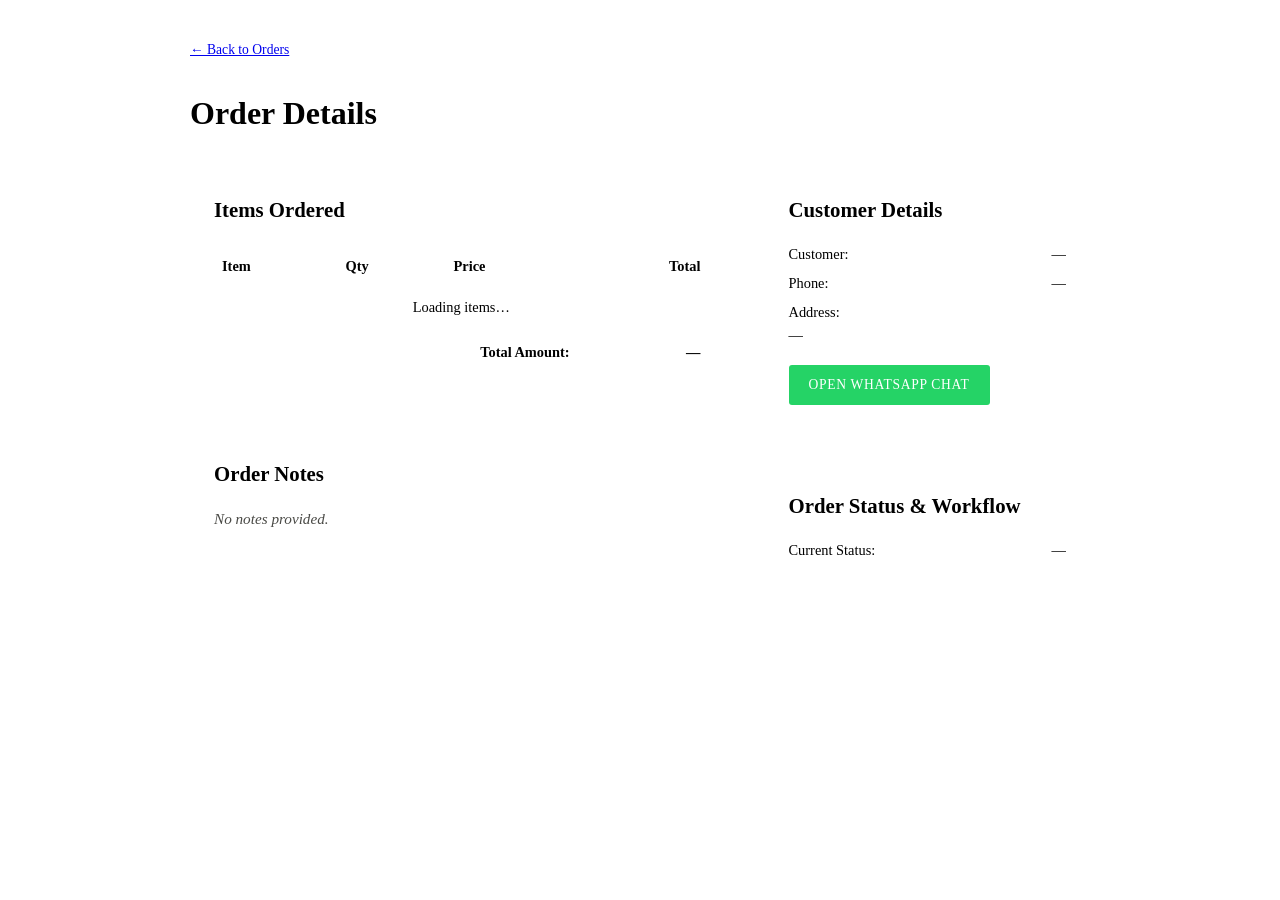
==== order.html @ f039135c "Build complete e-commerce store architecture v2 (Supabase, R2, Pages Functions, Admin UI, Storefront" ====
<!DOCTYPE html>
<html lang="en">
<head>
  <meta charset="UTF-8">
  <meta name="viewport" content="width=device-width, initial-scale=1.0">
  <title>Order Detail — ANRAF Admin</title>
  <link rel="stylesheet" href="/admin/css/admin.css">
  <style>
    .admin-container { max-width: 900px; margin: 0 auto; padding: 2rem 1.5rem; }
    .order-grid { display: grid; grid-template-columns: 1fr; gap: 2rem; margin-top: 1.5rem; }
    @media (min-width: 768px) {
      .order-grid { grid-template-columns: 2fr 1.2fr; }
    }
    .panel { background: var(--color-cream); border: 1px solid var(--color-border-light); padding: 1.5rem; border-radius: 4px; margin-bottom: 1.5rem; }
    .panel h2 { font-family: var(--font-serif); font-size: 1.3rem; margin-bottom: 1rem; border-bottom: 1px solid var(--color-border); padding-bottom: 0.5rem; }
    .meta-row { display: flex; justify-content: space-between; margin-bottom: 0.75rem; font-size: 0.9rem; }
    .meta-label { color: var(--color-muted); }
    .meta-val { font-weight: 500; }
    .status-actions { display: flex; flex-direction: column; gap: 0.75rem; margin-top: 1.5rem; }
    .btn { padding: 0.75rem 1.25rem; border-radius: 3px; font-size: 0.85rem; font-weight: 500; cursor: pointer; text-transform: uppercase; letter-spacing: 0.05em; border: none; text-align: center; }
    .btn-confirm { background: #2e7d4f; color: #fff; }
    .btn-ship { background: #0369a1; color: #fff; }
    .btn-deliver { background: #1a1a18; color: #fff; }
    .btn-cancel { background: #b91c1c; color: #fff; }
    .btn-wa { background: #25D366; color: #fff; display: inline-flex; align-items: center; justify-content: center; gap: 0.5rem; margin-top: 0.5rem; text-decoration: none; }
    table { width: 100%; border-collapse: collapse; margin-top: 1rem; }
    th, td { padding: 0.75rem 0.5rem; border-bottom: 1px solid var(--color-border); font-size: 0.9rem; text-align: left; }
  </style>
</head>
<body>
  <div class="admin-container">
    <a href="/admin/orders.html" style="font-size: 0.85rem; text-decoration: underline; margin-bottom: 1rem; display: inline-block;">← Back to Orders</a>
    <h1 id="order-heading" style="font-family: var(--font-serif); font-size: 2rem;">Order Details</h1>

    <div id="status-banner"></div>

    <div class="order-grid">
      <div>
        <div class="panel">
          <h2>Items Ordered</h2>
          <table>
            <thead>
              <tr>
                <th>Item</th>
                <th>Qty</th>
                <th>Price</th>
                <th style="text-align: right;">Total</th>
              </tr>
            </thead>
            <tbody id="items-tbody">
              <tr><td colspan="4" style="text-align: center;">Loading items…</td></tr>
            </tbody>
            <tfoot>
              <tr>
                <td colspan="3" style="text-align: right; font-weight: 600; padding-top: 1rem;">Total Amount:</td>
                <td id="order-total" style="text-align: right; font-weight: 600; padding-top: 1rem;">—</td>
              </tr>
            </tfoot>
          </table>
        </div>

        <div class="panel">
          <h2>Order Notes</h2>
          <p id="order-notes" style="font-size: 0.95rem; color: #4a4a46; font-style: italic;">No notes provided.</p>
        </div>
      </div>

      <div>
        <div class="panel">
          <h2>Customer Details</h2>
          <div class="meta-row">
            <span class="meta-label">Customer:</span>
            <span class="meta-val" id="cust-name">—</span>
          </div>
          <div class="meta-row">
            <span class="meta-label">Phone:</span>
            <span class="meta-val" id="cust-phone">—</span>
          </div>
          <div class="meta-row" style="flex-direction: column; gap: 0.25rem;">
            <span class="meta-label">Address:</span>
            <span class="meta-val" id="cust-addr" style="line-height: 1.4;">—</span>
          </div>
          <a id="wa-btn" href="#" target="_blank" class="btn btn-wa">Open WhatsApp Chat</a>
        </div>

        <div class="panel">
          <h2>Order Status & Workflow</h2>
          <div class="meta-row">
            <span class="meta-label">Current Status:</span>
            <span class="meta-val" id="current-status" style="text-transform: uppercase;">—</span>
          </div>
          <div id="workflow-buttons" class="status-actions">
            <!-- Buttons rendered based on status transitions -->
          </div>
        </div>
      </div>
    </div>
  </div>

  <script type="module">
    import { api, initStatusBanner, toast, confirm, formatPrice } from '/admin/js/api.js';

    initStatusBanner();

    const orderId = new URLSearchParams(location.search).get('id');
    let currentOrder = null;

    async function loadOrder() {
      if (!orderId) { window.location.href = '/admin/orders.html'; return; }
      try {
        const res = await api.orders.list();
        const orders = res.orders || [];
        currentOrder = orders.find(o => o.id === orderId || o.client_ref === orderId);

        if (!currentOrder) throw new Error('Order not found');

        const orderNum = currentOrder.order_number ? `#${currentOrder.order_number}` : currentOrder.client_ref.slice(0, 8);
        document.getElementById('order-heading').textContent = `Order ${orderNum}`;

        document.getElementById('cust-name').textContent = currentOrder.customer_name || currentOrder.name || '—';
        const phone = currentOrder.customer_phone || currentOrder.phone || '';
        document.getElementById('cust-phone').textContent = phone || '—';
        document.getElementById('cust-addr').textContent = currentOrder.customer_address || currentOrder.address || '—';
        document.getElementById('order-notes').textContent = currentOrder.notes || 'No customer notes.';
        document.getElementById('order-total').textContent = formatPrice(currentOrder.total);

        const waPhone = phone.replace(/[^0-9]/g, '');
        document.getElementById('wa-btn').href = `https://wa.me/${waPhone}?text=${encodeURIComponent(`Salam, confirming your ANRAF Studio order ${orderNum}`)}`;

        document.getElementById('current-status').textContent = currentOrder.status || 'pending';

        // Render items
        const tbody = document.getElementById('items-tbody');
        tbody.innerHTML = '';
        const items = currentOrder.order_items || currentOrder.items || [];
        for (const it of items) {
          const tr = document.createElement('tr');
          const name = it.product_name || it.name || 'Unknown item';
          const qty = it.quantity || it.qty || 1;
          const price = it.price_at_purchase || it.price || 0;

          tr.innerHTML = `
            <td>${name}</td>
            <td>${qty}</td>
            <td>${formatPrice(price)}</td>
            <td style="text-align: right;">${formatPrice(price * qty)}</td>
          `;
          tbody.appendChild(tr);
        }

        renderWorkflow();
      } catch (e) {
        toast(`Error loading order: ${e.message}`, 'error');
      }
    }

    function renderWorkflow() {
      const container = document.getElementById('workflow-buttons');
      container.innerHTML = '';

      if (currentOrder._source === 'offline') {
        const p = document.createElement('p');
        p.textContent = 'This order was captured in offline reserve. Status changes will be unlocked once replayed into the database.';
        p.style.fontSize = '0.85rem';
        p.style.color = '#a05c00';
        container.appendChild(p);
        return;
      }

      const st = currentOrder.status || 'pending';

      if (st === 'pending') {
        createBtn('Confirm Order', 'btn-confirm', () => updateStatus('confirmed'));
        createBtn('Cancel Order', 'btn-cancel', () => updateStatus('cancelled', true));
      } else if (st === 'confirmed') {
        createBtn('Mark as Shipped', 'btn-ship', () => updateStatus('shipped'));
        createBtn('Cancel Order', 'btn-cancel', () => updateStatus('cancelled', true));
      } else if (st === 'shipped') {
        createBtn('Mark as Delivered', 'btn-deliver', () => updateStatus('delivered'));
        createBtn('Cancel Order', 'btn-cancel', () => updateStatus('cancelled', true));
      } else {
        const p = document.createElement('p');
        p.textContent = `Order is ${st}. No further status transitions allowed.`;
        p.style.fontSize = '0.85rem';
        p.style.color = '#787870';
        container.appendChild(p);
      }
    }

    function createBtn(text, className, onClick) {
      const container = document.getElementById('workflow-buttons');
      const b = document.createElement('button');
      b.className = `btn ${className}`;
      b.textContent = text;
      b.addEventListener('click', onClick);
      container.appendChild(b);
    }

    async function updateStatus(newStatus, isCancel = false) {
      if (isCancel) {
        const ok = await confirm('Cancelling this order will release and restore tracked product inventory. Are you sure?');
        if (!ok) return;
      }

      try {
        await api.orders.setStatus(currentOrder.id, newStatus);
        toast(`Order status updated to ${newStatus}`, 'success');
        loadOrder();
      } catch (err) {
        toast(`Status update failed: ${err.message}`, 'error');
      }
    }

    loadOrder();
  </script>
</body>
</html>
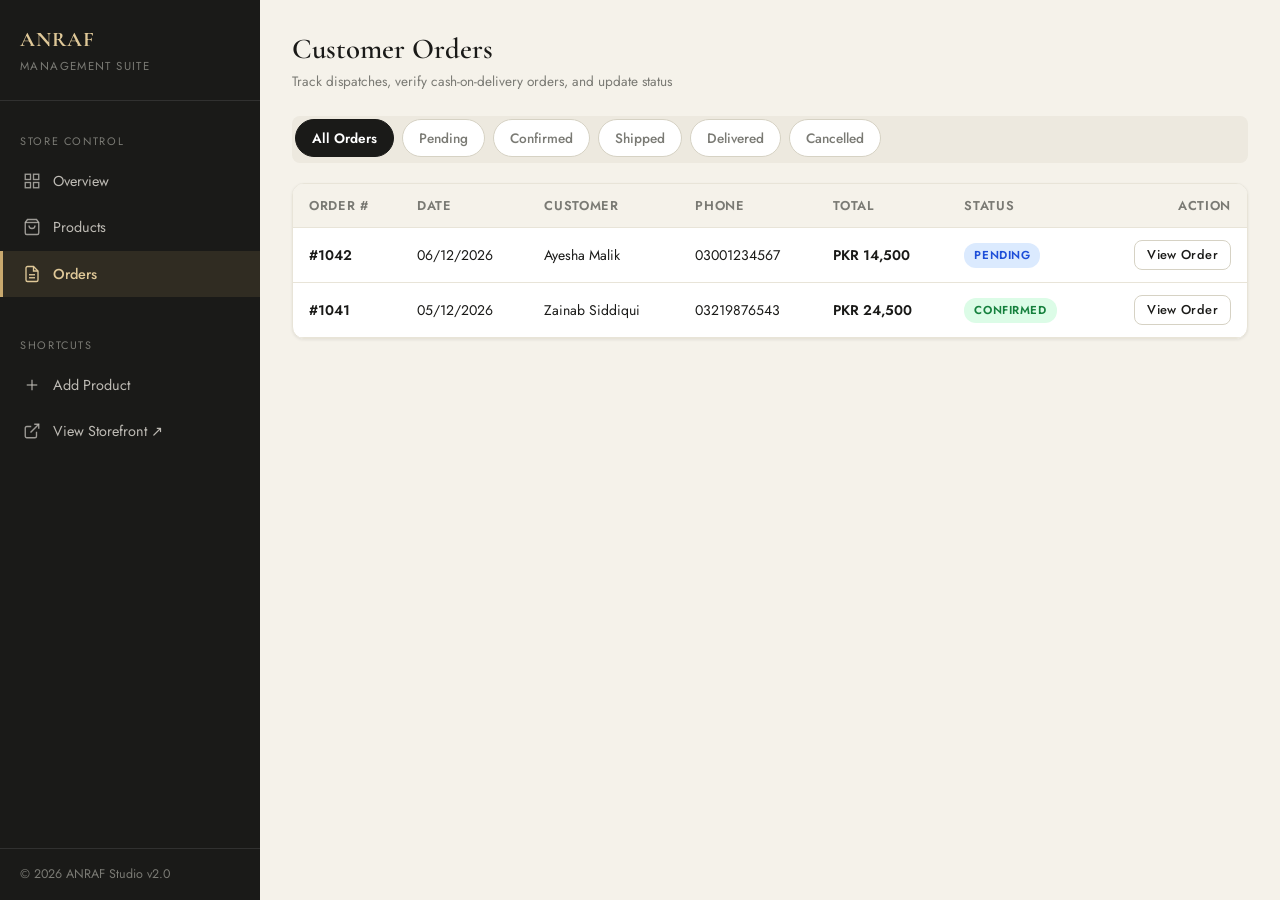
==== commit 5da9be07: "Redesign admin dashboard UI with luxury sidebar, full styling, and local preview mode" ====
--- a/order.html
+++ b/order.html
@@ -4,109 +4,177 @@
   <meta charset="UTF-8">
   <meta name="viewport" content="width=device-width, initial-scale=1.0">
   <title>Order Detail — ANRAF Admin</title>
-  <link rel="stylesheet" href="/admin/css/admin.css">
+  <link rel="preconnect" href="https://fonts.googleapis.com">
+  <link rel="preconnect" href="https://fonts.gstatic.com" crossorigin>
+  <link href="https://fonts.googleapis.com/css2?family=Cormorant+Garamond:ital,wght@0,400;0,500;0,600;0,700;1,400;1,600&family=Jost:wght@300;400;500;600&display=swap" rel="stylesheet">
+  <link rel="stylesheet" href="./css/admin.css">
   <style>
-    .admin-container { max-width: 900px; margin: 0 auto; padding: 2rem 1.5rem; }
-    .order-grid { display: grid; grid-template-columns: 1fr; gap: 2rem; margin-top: 1.5rem; }
-    @media (min-width: 768px) {
-      .order-grid { grid-template-columns: 2fr 1.2fr; }
-    }
-    .panel { background: var(--color-cream); border: 1px solid var(--color-border-light); padding: 1.5rem; border-radius: 4px; margin-bottom: 1.5rem; }
-    .panel h2 { font-family: var(--font-serif); font-size: 1.3rem; margin-bottom: 1rem; border-bottom: 1px solid var(--color-border); padding-bottom: 0.5rem; }
-    .meta-row { display: flex; justify-content: space-between; margin-bottom: 0.75rem; font-size: 0.9rem; }
+    .order-layout { display: grid; grid-template-columns: 1fr; gap: var(--space-6); }
+    @media (min-width: 900px) { .order-layout { grid-template-columns: 1.8fr 1.2fr; } }
+    .meta-row { display: flex; justify-content: space-between; margin-bottom: var(--space-3); font-size: 0.9rem; border-bottom: 1px dashed var(--color-border-light); padding-bottom: var(--space-2); }
     .meta-label { color: var(--color-muted); }
     .meta-val { font-weight: 500; }
-    .status-actions { display: flex; flex-direction: column; gap: 0.75rem; margin-top: 1.5rem; }
-    .btn { padding: 0.75rem 1.25rem; border-radius: 3px; font-size: 0.85rem; font-weight: 500; cursor: pointer; text-transform: uppercase; letter-spacing: 0.05em; border: none; text-align: center; }
-    .btn-confirm { background: #2e7d4f; color: #fff; }
-    .btn-ship { background: #0369a1; color: #fff; }
-    .btn-deliver { background: #1a1a18; color: #fff; }
-    .btn-cancel { background: #b91c1c; color: #fff; }
-    .btn-wa { background: #25D366; color: #fff; display: inline-flex; align-items: center; justify-content: center; gap: 0.5rem; margin-top: 0.5rem; text-decoration: none; }
-    table { width: 100%; border-collapse: collapse; margin-top: 1rem; }
-    th, td { padding: 0.75rem 0.5rem; border-bottom: 1px solid var(--color-border); font-size: 0.9rem; text-align: left; }
   </style>
 </head>
 <body>
-  <div class="admin-container">
-    <a href="/admin/orders.html" style="font-size: 0.85rem; text-decoration: underline; margin-bottom: 1rem; display: inline-block;">← Back to Orders</a>
-    <h1 id="order-heading" style="font-family: var(--font-serif); font-size: 2rem;">Order Details</h1>
-
-    <div id="status-banner"></div>
-
-    <div class="order-grid">
-      <div>
-        <div class="panel">
-          <h2>Items Ordered</h2>
-          <table>
-            <thead>
-              <tr>
-                <th>Item</th>
-                <th>Qty</th>
-                <th>Price</th>
-                <th style="text-align: right;">Total</th>
-              </tr>
-            </thead>
-            <tbody id="items-tbody">
-              <tr><td colspan="4" style="text-align: center;">Loading items…</td></tr>
-            </tbody>
-            <tfoot>
-              <tr>
-                <td colspan="3" style="text-align: right; font-weight: 600; padding-top: 1rem;">Total Amount:</td>
-                <td id="order-total" style="text-align: right; font-weight: 600; padding-top: 1rem;">—</td>
-              </tr>
-            </tfoot>
-          </table>
+  <!-- Mobile Header -->
+  <header class="admin-header">
+    <button class="hamburger-btn" id="mobile-menu-btn" aria-label="Open Navigation">
+      <svg width="24" height="24" viewBox="0 0 24 24" fill="none" stroke="currentColor" stroke-width="2"><line x1="3" y1="12" x2="21" y2="12"/><line x1="3" y1="6" x2="21" y2="6"/><line x1="3" y1="18" x2="21" y2="18"/></svg>
+    </button>
+    <span class="header-title">ORDER DETAILS</span>
+    <a href="../store.html" target="_blank" class="btn btn-sm btn-secondary" style="margin-left:auto;">Live Store ↗</a>
+  </header>
+
+  <div class="sidebar-overlay" id="sidebar-overlay"></div>
+
+  <div class="admin-layout">
+    <!-- Sidebar -->
+    <aside class="admin-sidebar" id="admin-sidebar">
+      <div class="sidebar-brand">
+        <span class="sidebar-brand-name">ANRAF</span>
+        <span class="sidebar-brand-sub">Management Suite</span>
+      </div>
+
+      <nav class="sidebar-nav">
+        <span class="sidebar-nav-label">Store Control</span>
+        <a href="./index.html" class="sidebar-link">
+          <svg viewBox="0 0 24 24" fill="none" stroke="currentColor" stroke-width="1.8"><rect x="3" y="3" width="7" height="7"/><rect x="14" y="3" width="7" height="7"/><rect x="14" y="14" width="7" height="7"/><rect x="3" y="14" width="7" height="7"/></svg>
+          Overview
+        </a>
+        <a href="./products.html" class="sidebar-link">
+          <svg viewBox="0 0 24 24" fill="none" stroke="currentColor" stroke-width="1.8"><path d="M6 2L3 6v14a2 2 0 0 0 2 2h14a2 2 0 0 0 2-2V6l-3-4z"/><line x1="3" y1="6" x2="21" y2="6"/><path d="M16 10a4 4 0 0 1-8 0"/></svg>
+          Products
+        </a>
+        <a href="./orders.html" class="sidebar-link active">
+          <svg viewBox="0 0 24 24" fill="none" stroke="currentColor" stroke-width="1.8"><path d="M14 2H6a2 2 0 0 0-2 2v16a2 2 0 0 0 2 2h12a2 2 0 0 0 2-2V8z"/><polyline points="14 2 14 8 20 8"/><line x1="16" y1="13" x2="8" y2="13"/><line x1="16" y1="17" x2="8" y2="17"/></svg>
+          Orders
+        </a>
+
+        <span class="sidebar-nav-label" style="margin-top:1.5rem;">Shortcuts</span>
+        <a href="./product.html" class="sidebar-link">
+          <svg viewBox="0 0 24 24" fill="none" stroke="currentColor" stroke-width="1.8"><line x1="12" y1="5" x2="12" y2="19"/><line x1="5" y1="12" x2="19" y2="12"/></svg>
+          Add Product
+        </a>
+        <a href="../store.html" target="_blank" class="sidebar-link">
+          <svg viewBox="0 0 24 24" fill="none" stroke="currentColor" stroke-width="1.8"><path d="M18 13v6a2 2 0 0 1-2 2H5a2 2 0 0 1-2-2V8a2 2 0 0 1 2-2h6"/><polyline points="15 3 21 3 21 9"/><line x1="10" y1="14" x2="21" y2="3"/></svg>
+          View Storefront ↗
+        </a>
+      </nav>
+
+      <div class="sidebar-footer">
+        © 2026 ANRAF Studio v2.0
+      </div>
+    </aside>
+
+    <!-- Main Content -->
+    <main class="admin-main">
+      <div class="page-header">
+        <div>
+          <a href="./orders.html" style="font-size:0.85rem;color:var(--color-muted);display:inline-block;margin-bottom:var(--space-2);">← Back to Orders List</a>
+          <h1 class="page-title" id="order-heading">Order Inspection</h1>
+          <p class="page-subtitle">Verify items, delivery address, and trigger state transitions</p>
         </div>
-
-        <div class="panel">
-          <h2>Order Notes</h2>
-          <p id="order-notes" style="font-size: 0.95rem; color: #4a4a46; font-style: italic;">No notes provided.</p>
+      </div>
+
+      <div id="status-banner"></div>
+
+      <div class="order-layout">
+        <!-- Left: Items & Notes -->
+        <div style="display:flex;flex-direction:column;gap:var(--space-5);">
+          <div class="card">
+            <h2 style="font-size:1.1rem;font-family:var(--font-heading);margin-bottom:var(--space-4);">Ordered Garments</h2>
+            <div class="table-wrap">
+              <table style="width:100%;border-collapse:collapse;text-align:left;">
+                <thead>
+                  <tr style="border-bottom:1px solid var(--color-border);background:var(--color-cream);">
+                    <th style="padding:10px 12px;font-size:0.8rem;color:var(--color-muted);">ITEM</th>
+                    <th style="padding:10px 12px;font-size:0.8rem;color:var(--color-muted);">QTY</th>
+                    <th style="padding:10px 12px;font-size:0.8rem;color:var(--color-muted);">UNIT PRICE</th>
+                    <th style="padding:10px 12px;font-size:0.8rem;color:var(--color-muted);text-align:right;">SUBTOTAL</th>
+                  </tr>
+                </thead>
+                <tbody id="items-tbody">
+                  <tr><td colspan="4" style="text-align:center;padding:24px;color:var(--color-muted);">Loading items…</td></tr>
+                </tbody>
+                <tfoot>
+                  <tr style="border-top:2px solid var(--color-near-black);">
+                    <td colspan="3" style="padding:14px 12px;font-weight:600;font-size:1rem;text-align:right;">Total Order Amount:</td>
+                    <td id="order-total" style="padding:14px 12px;font-weight:700;font-size:1.15rem;text-align:right;color:var(--color-gold-dark);">—</td>
+                  </tr>
+                </tfoot>
+              </table>
+            </div>
+          </div>
+
+          <div class="card">
+            <h2 style="font-size:1.1rem;font-family:var(--font-heading);margin-bottom:var(--space-3);">Order Instructions / Notes</h2>
+            <p id="order-notes" style="font-size:0.95rem;color:var(--color-mid);font-style:italic;line-height:1.5;">No specific notes provided by customer.</p>
+          </div>
         </div>
-      </div>
-
-      <div>
-        <div class="panel">
-          <h2>Customer Details</h2>
-          <div class="meta-row">
-            <span class="meta-label">Customer:</span>
-            <span class="meta-val" id="cust-name">—</span>
-          </div>
-          <div class="meta-row">
-            <span class="meta-label">Phone:</span>
-            <span class="meta-val" id="cust-phone">—</span>
-          </div>
-          <div class="meta-row" style="flex-direction: column; gap: 0.25rem;">
-            <span class="meta-label">Address:</span>
-            <span class="meta-val" id="cust-addr" style="line-height: 1.4;">—</span>
-          </div>
-          <a id="wa-btn" href="#" target="_blank" class="btn btn-wa">Open WhatsApp Chat</a>
+
+        <!-- Right: Customer Info & Status Action -->
+        <div style="display:flex;flex-direction:column;gap:var(--space-5);">
+          <div class="card">
+            <h2 style="font-size:1.1rem;font-family:var(--font-heading);margin-bottom:var(--space-4);">Customer Information</h2>
+            
+            <div class="meta-row">
+              <span class="meta-label">Full Name</span>
+              <span class="meta-val" id="cust-name">—</span>
+            </div>
+            <div class="meta-row">
+              <span class="meta-label">Phone</span>
+              <span class="meta-val" id="cust-phone">—</span>
+            </div>
+            <div style="margin-top:var(--space-3);margin-bottom:var(--space-4);">
+              <span class="meta-label" style="display:block;margin-bottom:4px;font-size:0.8rem;text-transform:uppercase;">Delivery Address</span>
+              <div class="meta-val" id="cust-addr" style="line-height:1.5;background:var(--color-cream);padding:10px;border-radius:var(--radius-sm);font-size:0.9rem;">—</div>
+            </div>
+
+            <a id="wa-btn" href="#" target="_blank" class="btn btn-whatsapp" style="width:100%;">
+              <svg width="18" height="18" viewBox="0 0 24 24" fill="currentColor"><path d="M12.031 6.172c-3.181 0-5.767 2.586-5.768 5.766-.001 1.298.38 2.27 1.019 3.287l-.711 2.598 2.669-.699c.969.53 1.771.815 2.791.815 3.179 0 5.767-2.587 5.768-5.766 0-3.18-2.588-5.766-5.768-5.766zm9.969 5.766c0 5.503-4.477 9.98-9.97 9.98-1.745 0-3.38-.453-4.81-1.246l-5.22 1.368 1.393-5.093c-.911-1.498-1.393-3.218-1.393-5.009 0-5.503 4.478-9.98 9.97-9.98 5.493 0 9.97 4.477 9.97 9.98z"/></svg>
+              Verify on WhatsApp
+            </a>
+          </div>
+
+          <div class="card">
+            <h2 style="font-size:1.1rem;font-family:var(--font-heading);margin-bottom:var(--space-4);">Order Lifecycle</h2>
+            
+            <div class="meta-row">
+              <span class="meta-label">Current State</span>
+              <span class="meta-val" id="current-status" style="text-transform:uppercase;font-weight:700;">—</span>
+            </div>
+
+            <div id="workflow-buttons" style="display:flex;flex-direction:column;gap:var(--space-2);margin-top:var(--space-4);">
+              <!-- Rendered status buttons -->
+            </div>
+          </div>
         </div>
-
-        <div class="panel">
-          <h2>Order Status & Workflow</h2>
-          <div class="meta-row">
-            <span class="meta-label">Current Status:</span>
-            <span class="meta-val" id="current-status" style="text-transform: uppercase;">—</span>
-          </div>
-          <div id="workflow-buttons" class="status-actions">
-            <!-- Buttons rendered based on status transitions -->
-          </div>
-        </div>
-      </div>
-    </div>
+      </div>
+    </main>
   </div>
 
   <script type="module">
-    import { api, initStatusBanner, toast, confirm, formatPrice } from '/admin/js/api.js';
+    import { api, initStatusBanner, toast, confirm, formatPrice } from './js/api.js';
 
     initStatusBanner();
+
+    // Mobile Sidebar toggle
+    const menuBtn = document.getElementById('mobile-menu-btn');
+    const sidebar = document.getElementById('admin-sidebar');
+    const overlay = document.getElementById('sidebar-overlay');
+    function toggleSidebar() {
+      sidebar.classList.toggle('open');
+      overlay.classList.toggle('visible');
+    }
+    if (menuBtn) menuBtn.addEventListener('click', toggleSidebar);
+    if (overlay) overlay.addEventListener('click', toggleSidebar);
 
     const orderId = new URLSearchParams(location.search).get('id');
     let currentOrder = null;
 
     async function loadOrder() {
-      if (!orderId) { window.location.href = '/admin/orders.html'; return; }
+      if (!orderId) { window.location.href = './orders.html'; return; }
       try {
         const res = await api.orders.list();
         const orders = res.orders || [];
@@ -129,28 +197,28 @@
 
         document.getElementById('current-status').textContent = currentOrder.status || 'pending';
 
-        // Render items
         const tbody = document.getElementById('items-tbody');
         tbody.innerHTML = '';
         const items = currentOrder.order_items || currentOrder.items || [];
         for (const it of items) {
           const tr = document.createElement('tr');
-          const name = it.product_name || it.name || 'Unknown item';
+          tr.style.borderBottom = '1px solid var(--color-border-light)';
+          const name = it.product_name || it.name || 'Garment item';
           const qty = it.quantity || it.qty || 1;
           const price = it.price_at_purchase || it.price || 0;
 
           tr.innerHTML = `
-            <td>${name}</td>
-            <td>${qty}</td>
-            <td>${formatPrice(price)}</td>
-            <td style="text-align: right;">${formatPrice(price * qty)}</td>
+            <td style="padding:12px;"><strong>${name}</strong></td>
+            <td style="padding:12px;">× ${qty}</td>
+            <td style="padding:12px;">${formatPrice(price)}</td>
+            <td style="padding:12px;text-align:right;font-weight:500;">${formatPrice(price * qty)}</td>
           `;
           tbody.appendChild(tr);
         }
 
         renderWorkflow();
       } catch (e) {
-        toast(`Error loading order: ${e.message}`, 'error');
+        toast(`Order notice: ${e.message}`, 'error');
       }
     }
 
@@ -162,7 +230,7 @@
         const p = document.createElement('p');
         p.textContent = 'This order was captured in offline reserve. Status changes will be unlocked once replayed into the database.';
         p.style.fontSize = '0.85rem';
-        p.style.color = '#a05c00';
+        p.style.color = 'var(--color-warning)';
         container.appendChild(p);
         return;
       }
@@ -170,19 +238,19 @@
       const st = currentOrder.status || 'pending';
 
       if (st === 'pending') {
-        createBtn('Confirm Order', 'btn-confirm', () => updateStatus('confirmed'));
-        createBtn('Cancel Order', 'btn-cancel', () => updateStatus('cancelled', true));
+        createBtn('Confirm Order', 'btn-primary', () => updateStatus('confirmed'));
+        createBtn('Cancel Order', 'btn-danger', () => updateStatus('cancelled', true));
       } else if (st === 'confirmed') {
-        createBtn('Mark as Shipped', 'btn-ship', () => updateStatus('shipped'));
-        createBtn('Cancel Order', 'btn-cancel', () => updateStatus('cancelled', true));
+        createBtn('Mark Shipped', 'btn-primary', () => updateStatus('shipped'));
+        createBtn('Cancel Order', 'btn-danger', () => updateStatus('cancelled', true));
       } else if (st === 'shipped') {
-        createBtn('Mark as Delivered', 'btn-deliver', () => updateStatus('delivered'));
-        createBtn('Cancel Order', 'btn-cancel', () => updateStatus('cancelled', true));
+        createBtn('Mark Delivered', 'btn-primary', () => updateStatus('delivered'));
+        createBtn('Cancel Order', 'btn-danger', () => updateStatus('cancelled', true));
       } else {
         const p = document.createElement('p');
-        p.textContent = `Order is ${st}. No further status transitions allowed.`;
+        p.textContent = `Order is ${st}. Lifecycle complete.`;
         p.style.fontSize = '0.85rem';
-        p.style.color = '#787870';
+        p.style.color = 'var(--color-muted)';
         container.appendChild(p);
       }
     }
@@ -192,6 +260,7 @@
       const b = document.createElement('button');
       b.className = `btn ${className}`;
       b.textContent = text;
+      b.style.width = '100%';
       b.addEventListener('click', onClick);
       container.appendChild(b);
     }
@@ -207,7 +276,7 @@
         toast(`Order status updated to ${newStatus}`, 'success');
         loadOrder();
       } catch (err) {
-        toast(`Status update failed: ${err.message}`, 'error');
+        toast(`Status update: ${err.message}`, 'error');
       }
     }
 
--- a/css/admin.css
+++ b/css/admin.css
@@ -0,0 +1,1614 @@
+/* ==========================================================================
+   ANRAF Studio — Admin Dashboard CSS
+   Stack: Cloudflare Pages + Supabase | Vanilla HTML/CSS/JS
+   Fonts: Cormorant Garamond (headings), Jost (body/UI)
+   ========================================================================== */
+
+/* --------------------------------------------------------------------------
+   0. GOOGLE FONTS IMPORT
+   -------------------------------------------------------------------------- */
+@import url('https://fonts.googleapis.com/css2?family=Cormorant+Garamond:ital,wght@0,400;0,500;0,600;0,700;1,400;1,600&family=Jost:wght@300;400;500;600&display=swap');
+
+/* --------------------------------------------------------------------------
+   1. DESIGN TOKENS
+   -------------------------------------------------------------------------- */
+:root {
+  /* Colour palette — mirrors store.css */
+  --color-near-black:   #1a1a18;
+  --color-dark:         #2a2a27;
+  --color-mid:          #4a4a46;
+  --color-muted:        #7a7a74;
+  --color-border:       #d6d2c4;
+  --color-border-light: #e8e4d8;
+  --color-cream:        #f5f2ea;
+  --color-cream-dark:   #ede9df;
+  --color-white:        #ffffff;
+  --color-gold:         #c9a96e;
+  --color-gold-dark:    #b08d52;
+  --color-gold-light:   #dfc898;
+
+  /* Status / semantic colours */
+  --color-success:      #2e7d4f;
+  --color-success-bg:   #e8f5ee;
+  --color-warning:      #a05c00;
+  --color-warning-bg:   #fff3cd;
+  --color-error:        #b91c1c;
+  --color-error-bg:     #fee2e2;
+  --color-info:         #1e4e8c;
+  --color-info-bg:      #e0eafb;
+
+  /* Order status colours */
+  --status-pending:     #1d4ed8;
+  --status-pending-bg:  #dbeafe;
+  --status-confirmed:   #15803d;
+  --status-confirmed-bg:#dcfce7;
+  --status-shipped:     #0e7490;
+  --status-shipped-bg:  #cffafe;
+  --status-delivered:   #4b5563;
+  --status-delivered-bg:#f3f4f6;
+  --status-cancelled:   #b91c1c;
+  --status-cancelled-bg:#fee2e2;
+
+  /* Layout */
+  --sidebar-width:      260px;
+  --header-height:      56px;
+  --content-max:        1200px;
+
+  /* Typography */
+  --font-heading: 'Cormorant Garamond', Georgia, serif;
+  --font-body:    'Jost', system-ui, sans-serif;
+
+  /* Spacing */
+  --space-1: 4px;
+  --space-2: 8px;
+  --space-3: 12px;
+  --space-4: 16px;
+  --space-5: 20px;
+  --space-6: 24px;
+  --space-8: 32px;
+  --space-10: 40px;
+  --space-12: 48px;
+
+  /* Radii */
+  --radius-sm: 4px;
+  --radius:    8px;
+  --radius-lg: 12px;
+  --radius-xl: 16px;
+
+  /* Shadows */
+  --shadow-sm:  0 1px 3px rgba(26,26,24,.08);
+  --shadow:     0 2px 8px rgba(26,26,24,.12);
+  --shadow-md:  0 4px 16px rgba(26,26,24,.14);
+  --shadow-lg:  0 8px 32px rgba(26,26,24,.18);
+
+  /* Transitions */
+  --transition: 0.2s ease;
+  --transition-slow: 0.35s ease;
+}
+
+/* --------------------------------------------------------------------------
+   2. RESET & BASE
+   -------------------------------------------------------------------------- */
+*, *::before, *::after { box-sizing: border-box; margin: 0; padding: 0; }
+
+html {
+  font-size: 16px;
+  -webkit-text-size-adjust: 100%;
+  scroll-behavior: smooth;
+}
+
+body {
+  font-family: var(--font-body);
+  font-weight: 400;
+  color: var(--color-near-black);
+  background: var(--color-cream);
+  line-height: 1.55;
+  min-height: 100vh;
+}
+
+h1, h2, h3, h4, h5, h6 {
+  font-family: var(--font-heading);
+  font-weight: 600;
+  line-height: 1.2;
+}
+
+a { color: var(--color-gold-dark); text-decoration: none; }
+a:hover { text-decoration: underline; }
+
+img { display: block; max-width: 100%; height: auto; }
+
+ul, ol { list-style: none; }
+
+button { cursor: pointer; font-family: inherit; }
+
+input, select, textarea, button { font-family: var(--font-body); }
+
+/* --------------------------------------------------------------------------
+   3. FOCUS VISIBLE — ACCESSIBILITY
+   -------------------------------------------------------------------------- */
+:focus-visible {
+  outline: 2.5px solid var(--color-gold);
+  outline-offset: 2px;
+  border-radius: var(--radius-sm);
+}
+
+/* Remove default focus for mouse users */
+:focus:not(:focus-visible) { outline: none; }
+
+/* --------------------------------------------------------------------------
+   4. LAYOUT — SIDEBAR + MAIN CONTENT
+   -------------------------------------------------------------------------- */
+.admin-layout {
+  display: flex;
+  min-height: 100vh;
+}
+
+/* ---- Sidebar ---- */
+.admin-sidebar {
+  width: var(--sidebar-width);
+  background: var(--color-near-black);
+  color: var(--color-cream);
+  display: flex;
+  flex-direction: column;
+  flex-shrink: 0;
+  position: fixed;
+  top: 0;
+  left: 0;
+  height: 100vh;
+  z-index: 200;
+  transform: translateX(-100%);
+  transition: transform var(--transition-slow);
+  overflow-y: auto;
+  overflow-x: hidden;
+}
+
+.admin-sidebar.open { transform: translateX(0); }
+
+/* Sidebar overlay (mobile) */
+.sidebar-overlay {
+  display: none;
+  position: fixed;
+  inset: 0;
+  background: rgba(0,0,0,.5);
+  z-index: 190;
+}
+.sidebar-overlay.visible { display: block; }
+
+.sidebar-brand {
+  padding: var(--space-6) var(--space-5);
+  border-bottom: 1px solid rgba(255,255,255,.1);
+  flex-shrink: 0;
+}
+
+.sidebar-brand-name {
+  font-family: var(--font-heading);
+  font-size: 1.3rem;
+  font-weight: 700;
+  letter-spacing: .04em;
+  color: var(--color-gold-light);
+  display: block;
+}
+
+.sidebar-brand-sub {
+  font-size: .72rem;
+  color: var(--color-muted);
+  letter-spacing: .12em;
+  text-transform: uppercase;
+  margin-top: 2px;
+  display: block;
+}
+
+.sidebar-nav {
+  padding: var(--space-4) 0;
+  flex: 1;
+}
+
+.sidebar-nav-label {
+  font-size: .68rem;
+  letter-spacing: .15em;
+  text-transform: uppercase;
+  color: var(--color-muted);
+  padding: var(--space-4) var(--space-5) var(--space-2);
+  display: block;
+}
+
+.sidebar-link {
+  display: flex;
+  align-items: center;
+  gap: var(--space-3);
+  padding: var(--space-3) var(--space-5);
+  color: rgba(245,242,234,.75);
+  font-size: .9rem;
+  font-weight: 400;
+  transition: background var(--transition), color var(--transition);
+  border-left: 3px solid transparent;
+  text-decoration: none;
+}
+
+.sidebar-link:hover {
+  background: rgba(255,255,255,.07);
+  color: var(--color-cream);
+  text-decoration: none;
+}
+
+.sidebar-link.active {
+  background: rgba(201,169,110,.12);
+  color: var(--color-gold-light);
+  border-left-color: var(--color-gold);
+  font-weight: 500;
+}
+
+.sidebar-link svg {
+  width: 18px;
+  height: 18px;
+  flex-shrink: 0;
+  opacity: .8;
+}
+
+.sidebar-link.active svg { opacity: 1; }
+
+.sidebar-footer {
+  padding: var(--space-4) var(--space-5);
+  border-top: 1px solid rgba(255,255,255,.1);
+  font-size: .78rem;
+  color: var(--color-muted);
+}
+
+/* ---- Mobile header / hamburger ---- */
+.admin-header {
+  position: fixed;
+  top: 0;
+  left: 0;
+  right: 0;
+  height: var(--header-height);
+  background: var(--color-near-black);
+  display: flex;
+  align-items: center;
+  padding: 0 var(--space-4);
+  gap: var(--space-3);
+  z-index: 150;
+  border-bottom: 1px solid rgba(255,255,255,.1);
+}
+
+.hamburger-btn {
+  background: none;
+  border: none;
+  padding: var(--space-2);
+  color: var(--color-cream);
+  display: flex;
+  align-items: center;
+  justify-content: center;
+  border-radius: var(--radius-sm);
+  transition: background var(--transition);
+}
+.hamburger-btn:hover { background: rgba(255,255,255,.1); }
+
+.header-title {
+  font-family: var(--font-heading);
+  font-size: 1.1rem;
+  color: var(--color-gold-light);
+  font-weight: 600;
+  flex: 1;
+}
+
+/* ---- Main content ---- */
+.admin-main {
+  flex: 1;
+  min-width: 0;
+  padding: calc(var(--header-height) + var(--space-5)) var(--space-4) var(--space-8);
+  max-width: var(--content-max);
+  width: 100%;
+  margin: 0 auto;
+}
+
+/* Desktop: sidebar always visible */
+@media (min-width: 1024px) {
+  .admin-header { display: none; }
+  .admin-sidebar {
+    transform: translateX(0);
+    position: fixed;
+  }
+  .admin-main {
+    margin-left: var(--sidebar-width);
+    padding-top: var(--space-8);
+    padding-left: var(--space-8);
+    padding-right: var(--space-8);
+    max-width: calc(var(--content-max) + var(--sidebar-width));
+  }
+  .sidebar-overlay { display: none !important; }
+}
+
+/* --------------------------------------------------------------------------
+   5. PAGE HEADER
+   -------------------------------------------------------------------------- */
+.page-header {
+  display: flex;
+  align-items: flex-start;
+  justify-content: space-between;
+  gap: var(--space-4);
+  margin-bottom: var(--space-6);
+  flex-wrap: wrap;
+}
+
+.page-title {
+  font-family: var(--font-heading);
+  font-size: 1.8rem;
+  font-weight: 600;
+  color: var(--color-near-black);
+}
+
+.page-subtitle {
+  font-size: .85rem;
+  color: var(--color-muted);
+  margin-top: var(--space-1);
+}
+
+.page-actions {
+  display: flex;
+  gap: var(--space-3);
+  align-items: center;
+  flex-wrap: wrap;
+}
+
+/* --------------------------------------------------------------------------
+   6. BUTTONS
+   -------------------------------------------------------------------------- */
+.btn {
+  display: inline-flex;
+  align-items: center;
+  justify-content: center;
+  gap: var(--space-2);
+  padding: var(--space-2) var(--space-5);
+  font-family: var(--font-body);
+  font-size: .875rem;
+  font-weight: 500;
+  letter-spacing: .03em;
+  border-radius: var(--radius);
+  border: 1.5px solid transparent;
+  transition: background var(--transition), border-color var(--transition),
+              color var(--transition), box-shadow var(--transition),
+              opacity var(--transition);
+  cursor: pointer;
+  white-space: nowrap;
+  text-decoration: none;
+  line-height: 1;
+  min-height: 38px;
+}
+
+.btn:disabled {
+  opacity: .5;
+  cursor: not-allowed;
+  pointer-events: none;
+}
+
+.btn svg {
+  width: 16px;
+  height: 16px;
+  flex-shrink: 0;
+}
+
+/* Primary (dark) */
+.btn-primary {
+  background: var(--color-near-black);
+  border-color: var(--color-near-black);
+  color: var(--color-cream);
+}
+.btn-primary:hover {
+  background: var(--color-dark);
+  box-shadow: var(--shadow-sm);
+}
+
+/* Secondary (outline) */
+.btn-secondary {
+  background: transparent;
+  border-color: var(--color-border);
+  color: var(--color-near-black);
+}
+.btn-secondary:hover {
+  background: var(--color-cream-dark);
+  border-color: var(--color-mid);
+}
+
+/* Danger (red) */
+.btn-danger {
+  background: var(--color-error);
+  border-color: var(--color-error);
+  color: var(--color-white);
+}
+.btn-danger:hover {
+  background: #991b1b;
+  border-color: #991b1b;
+}
+
+/* Gold accent */
+.btn-gold {
+  background: var(--color-gold);
+  border-color: var(--color-gold);
+  color: var(--color-near-black);
+  font-weight: 600;
+}
+.btn-gold:hover {
+  background: var(--color-gold-dark);
+  border-color: var(--color-gold-dark);
+}
+
+/* WhatsApp */
+.btn-whatsapp {
+  background: #25d366;
+  border-color: #25d366;
+  color: #fff;
+}
+.btn-whatsapp:hover { background: #1da851; border-color: #1da851; }
+
+/* Small variant */
+.btn-sm {
+  padding: var(--space-1) var(--space-3);
+  font-size: .8rem;
+  min-height: 30px;
+}
+
+/* Icon-only */
+.btn-icon {
+  padding: var(--space-2);
+  min-height: 36px;
+  min-width: 36px;
+  border-radius: var(--radius);
+}
+
+/* --------------------------------------------------------------------------
+   7. STATUS BANNERS
+   -------------------------------------------------------------------------- */
+.status-banner {
+  display: flex;
+  align-items: center;
+  gap: var(--space-3);
+  padding: var(--space-3) var(--space-5);
+  border-radius: var(--radius);
+  margin-bottom: var(--space-5);
+  font-size: .875rem;
+  font-weight: 500;
+  border: 1px solid;
+  line-height: 1.4;
+}
+
+.status-banner svg {
+  width: 18px;
+  height: 18px;
+  flex-shrink: 0;
+}
+
+.banner-normal {
+  background: var(--color-success-bg);
+  border-color: #86efac;
+  color: var(--color-success);
+}
+
+.banner-emergency {
+  background: var(--color-warning-bg);
+  border-color: #fbbf24;
+  color: var(--color-warning);
+}
+
+.banner-error {
+  background: var(--color-error-bg);
+  border-color: #fca5a5;
+  color: var(--color-error);
+}
+
+.banner-info {
+  background: var(--color-info-bg);
+  border-color: #93c5fd;
+  color: var(--color-info);
+}
+
+.status-banner.hidden { display: none; }
+
+/* --------------------------------------------------------------------------
+   8. CARDS / STAT WIDGETS
+   -------------------------------------------------------------------------- */
+.card {
+  background: var(--color-white);
+  border: 1px solid var(--color-border-light);
+  border-radius: var(--radius-lg);
+  padding: var(--space-5);
+  box-shadow: var(--shadow-sm);
+}
+
+.card-title {
+  font-size: .75rem;
+  font-weight: 500;
+  letter-spacing: .1em;
+  text-transform: uppercase;
+  color: var(--color-muted);
+  margin-bottom: var(--space-2);
+}
+
+.card-value {
+  font-family: var(--font-heading);
+  font-size: 2rem;
+  font-weight: 700;
+  color: var(--color-near-black);
+  line-height: 1;
+}
+
+.card-sub {
+  font-size: .78rem;
+  color: var(--color-muted);
+  margin-top: var(--space-2);
+}
+
+/* Stats grid */
+.stats-grid {
+  display: grid;
+  grid-template-columns: repeat(2, 1fr);
+  gap: var(--space-4);
+  margin-bottom: var(--space-6);
+}
+
+@media (min-width: 640px) {
+  .stats-grid { grid-template-columns: repeat(4, 1fr); }
+}
+
+/* Nav cards */
+.nav-cards {
+  display: grid;
+  grid-template-columns: repeat(auto-fit, minmax(200px, 1fr));
+  gap: var(--space-4);
+  margin-top: var(--space-6);
+}
+
+.nav-card {
+  display: flex;
+  flex-direction: column;
+  align-items: flex-start;
+  gap: var(--space-3);
+  background: var(--color-white);
+  border: 1px solid var(--color-border-light);
+  border-radius: var(--radius-lg);
+  padding: var(--space-5);
+  text-decoration: none;
+  color: var(--color-near-black);
+  transition: box-shadow var(--transition), border-color var(--transition),
+              transform var(--transition);
+  cursor: pointer;
+}
+
+.nav-card:hover {
+  box-shadow: var(--shadow-md);
+  border-color: var(--color-gold);
+  transform: translateY(-2px);
+  text-decoration: none;
+}
+
+.nav-card-icon {
+  width: 44px;
+  height: 44px;
+  background: var(--color-cream);
+  border-radius: var(--radius);
+  display: flex;
+  align-items: center;
+  justify-content: center;
+  color: var(--color-gold-dark);
+}
+
+.nav-card-icon svg { width: 22px; height: 22px; }
+
+.nav-card-title {
+  font-family: var(--font-heading);
+  font-size: 1.1rem;
+  font-weight: 600;
+}
+
+.nav-card-desc {
+  font-size: .8rem;
+  color: var(--color-muted);
+}
+
+/* --------------------------------------------------------------------------
+   9. TABLES
+   -------------------------------------------------------------------------- */
+.table-wrapper {
+  overflow-x: auto;
+  -webkit-overflow-scrolling: touch;
+  border: 1px solid var(--color-border-light);
+  border-radius: var(--radius-lg);
+  background: var(--color-white);
+  box-shadow: var(--shadow-sm);
+}
+
+table {
+  width: 100%;
+  border-collapse: collapse;
+  font-size: .875rem;
+}
+
+thead th {
+  background: var(--color-cream);
+  padding: var(--space-3) var(--space-4);
+  text-align: left;
+  font-size: .72rem;
+  font-weight: 600;
+  letter-spacing: .1em;
+  text-transform: uppercase;
+  color: var(--color-mid);
+  border-bottom: 1px solid var(--color-border-light);
+  white-space: nowrap;
+  user-select: none;
+}
+
+thead th.sortable {
+  cursor: pointer;
+}
+
+thead th.sortable:hover { color: var(--color-near-black); }
+
+thead th.sort-asc::after  { content: ' ↑'; color: var(--color-gold); }
+thead th.sort-desc::after { content: ' ↓'; color: var(--color-gold); }
+
+tbody tr {
+  border-bottom: 1px solid var(--color-border-light);
+  transition: background var(--transition);
+}
+
+tbody tr:last-child { border-bottom: none; }
+tbody tr:hover { background: var(--color-cream); }
+
+tbody td {
+  padding: var(--space-3) var(--space-4);
+  color: var(--color-near-black);
+  vertical-align: middle;
+}
+
+tbody tr.clickable-row { cursor: pointer; }
+
+/* Thumbnail in table */
+.table-thumb {
+  width: 44px;
+  height: 44px;
+  object-fit: cover;
+  border-radius: var(--radius-sm);
+  border: 1px solid var(--color-border-light);
+  background: var(--color-cream);
+}
+
+.table-thumb-placeholder {
+  width: 44px;
+  height: 44px;
+  border-radius: var(--radius-sm);
+  border: 1px solid var(--color-border-light);
+  background: var(--color-cream-dark);
+  display: flex;
+  align-items: center;
+  justify-content: center;
+  color: var(--color-muted);
+  font-size: .6rem;
+  letter-spacing: .05em;
+  text-transform: uppercase;
+}
+
+/* --------------------------------------------------------------------------
+   10. STATUS BADGE PILLS
+   -------------------------------------------------------------------------- */
+.badge {
+  display: inline-flex;
+  align-items: center;
+  padding: 3px 10px;
+  border-radius: 99px;
+  font-size: .72rem;
+  font-weight: 600;
+  letter-spacing: .06em;
+  text-transform: uppercase;
+  white-space: nowrap;
+}
+
+.badge-pending   { background: var(--status-pending-bg);   color: var(--status-pending);   }
+.badge-confirmed { background: var(--status-confirmed-bg); color: var(--status-confirmed); }
+.badge-shipped   { background: var(--status-shipped-bg);   color: var(--status-shipped);   }
+.badge-delivered { background: var(--status-delivered-bg); color: var(--status-delivered); }
+.badge-cancelled { background: var(--status-cancelled-bg); color: var(--status-cancelled); }
+
+.badge-success { background: var(--color-success-bg); color: var(--color-success); }
+.badge-warning { background: var(--color-warning-bg); color: var(--color-warning); }
+.badge-error   { background: var(--color-error-bg);   color: var(--color-error);   }
+.badge-info    { background: var(--color-info-bg);    color: var(--color-info);    }
+
+/* --------------------------------------------------------------------------
+   11. FORMS
+   -------------------------------------------------------------------------- */
+.form-section {
+  background: var(--color-white);
+  border: 1px solid var(--color-border-light);
+  border-radius: var(--radius-lg);
+  padding: var(--space-5);
+  margin-bottom: var(--space-5);
+  box-shadow: var(--shadow-sm);
+}
+
+.form-section-title {
+  font-family: var(--font-heading);
+  font-size: 1.1rem;
+  font-weight: 600;
+  margin-bottom: var(--space-5);
+  padding-bottom: var(--space-3);
+  border-bottom: 1px solid var(--color-border-light);
+  color: var(--color-near-black);
+}
+
+.form-row {
+  display: grid;
+  grid-template-columns: 1fr;
+  gap: var(--space-4);
+  margin-bottom: var(--space-4);
+}
+
+@media (min-width: 640px) {
+  .form-row.cols-2 { grid-template-columns: 1fr 1fr; }
+  .form-row.cols-3 { grid-template-columns: 1fr 1fr 1fr; }
+}
+
+.form-group {
+  display: flex;
+  flex-direction: column;
+  gap: var(--space-1);
+}
+
+.form-label {
+  font-size: .8rem;
+  font-weight: 500;
+  color: var(--color-mid);
+  letter-spacing: .04em;
+}
+
+.form-label .required {
+  color: var(--color-error);
+  margin-left: 2px;
+}
+
+.form-input,
+.form-select,
+.form-textarea {
+  width: 100%;
+  padding: var(--space-2) var(--space-3);
+  border: 1.5px solid var(--color-border);
+  border-radius: var(--radius);
+  background: var(--color-white);
+  color: var(--color-near-black);
+  font-size: .9rem;
+  transition: border-color var(--transition), box-shadow var(--transition);
+  appearance: none;
+  -webkit-appearance: none;
+}
+
+.form-input:focus,
+.form-select:focus,
+.form-textarea:focus {
+  outline: none;
+  border-color: var(--color-gold);
+  box-shadow: 0 0 0 3px rgba(201,169,110,.18);
+}
+
+.form-input.error,
+.form-select.error,
+.form-textarea.error {
+  border-color: var(--color-error);
+  box-shadow: 0 0 0 3px rgba(185,28,28,.1);
+}
+
+.form-input.valid {
+  border-color: var(--color-success);
+}
+
+.form-textarea {
+  min-height: 120px;
+  resize: vertical;
+}
+
+.form-select {
+  background-image: url("data:image/svg+xml,%3Csvg xmlns='http://www.w3.org/2000/svg' width='12' height='12' viewBox='0 0 12 12'%3E%3Cpath d='M6 8L1 3h10z' fill='%234a4a46'/%3E%3C/svg%3E");
+  background-repeat: no-repeat;
+  background-position: right 12px center;
+  padding-right: 36px;
+}
+
+.form-hint {
+  font-size: .75rem;
+  color: var(--color-muted);
+}
+
+.form-error {
+  font-size: .75rem;
+  color: var(--color-error);
+  display: flex;
+  align-items: center;
+  gap: 4px;
+}
+
+.form-error::before {
+  content: '!';
+  display: inline-flex;
+  align-items: center;
+  justify-content: center;
+  width: 14px;
+  height: 14px;
+  border-radius: 50%;
+  background: var(--color-error);
+  color: #fff;
+  font-size: .65rem;
+  font-weight: 700;
+  flex-shrink: 0;
+}
+
+.char-count {
+  font-size: .72rem;
+  color: var(--color-muted);
+  text-align: right;
+}
+
+.char-count.near-limit { color: var(--color-warning); }
+.char-count.over-limit { color: var(--color-error); font-weight: 600; }
+
+/* Slug validity indicator */
+.slug-indicator {
+  display: inline-flex;
+  align-items: center;
+  gap: 4px;
+  font-size: .75rem;
+}
+
+.slug-indicator.valid   { color: var(--color-success); }
+.slug-indicator.invalid { color: var(--color-error); }
+.slug-indicator.checking { color: var(--color-muted); }
+
+/* --------------------------------------------------------------------------
+   12. TOGGLE SWITCH
+   -------------------------------------------------------------------------- */
+.toggle-group {
+  display: flex;
+  align-items: center;
+  gap: var(--space-3);
+}
+
+.toggle-label {
+  font-size: .875rem;
+  color: var(--color-near-black);
+  cursor: pointer;
+  user-select: none;
+}
+
+.toggle {
+  position: relative;
+  display: inline-block;
+  width: 44px;
+  height: 24px;
+  flex-shrink: 0;
+}
+
+.toggle input {
+  opacity: 0;
+  width: 0;
+  height: 0;
+  position: absolute;
+}
+
+.toggle-track {
+  position: absolute;
+  inset: 0;
+  background: var(--color-border);
+  border-radius: 99px;
+  transition: background var(--transition);
+  cursor: pointer;
+}
+
+.toggle-track::after {
+  content: '';
+  position: absolute;
+  width: 18px;
+  height: 18px;
+  border-radius: 50%;
+  background: var(--color-white);
+  top: 3px;
+  left: 3px;
+  transition: transform var(--transition);
+  box-shadow: 0 1px 3px rgba(0,0,0,.2);
+}
+
+.toggle input:checked + .toggle-track { background: var(--color-success); }
+.toggle input:checked + .toggle-track::after { transform: translateX(20px); }
+
+.toggle input:focus-visible + .toggle-track {
+  outline: 2.5px solid var(--color-gold);
+  outline-offset: 2px;
+}
+
+/* --------------------------------------------------------------------------
+   13. IMAGE UPLOAD ZONE
+   -------------------------------------------------------------------------- */
+.upload-zone {
+  border: 2px dashed var(--color-border);
+  border-radius: var(--radius-lg);
+  padding: var(--space-8) var(--space-5);
+  text-align: center;
+  cursor: pointer;
+  transition: border-color var(--transition), background var(--transition);
+  background: var(--color-cream);
+  position: relative;
+}
+
+.upload-zone:hover,
+.upload-zone.drag-over {
+  border-color: var(--color-gold);
+  background: rgba(201,169,110,.07);
+}
+
+.upload-zone-icon {
+  color: var(--color-muted);
+  margin: 0 auto var(--space-3);
+}
+
+.upload-zone-text {
+  font-size: .9rem;
+  color: var(--color-mid);
+  font-weight: 500;
+}
+
+.upload-zone-sub {
+  font-size: .75rem;
+  color: var(--color-muted);
+  margin-top: var(--space-2);
+}
+
+.upload-zone input[type="file"] {
+  position: absolute;
+  inset: 0;
+  opacity: 0;
+  cursor: pointer;
+  width: 100%;
+  height: 100%;
+}
+
+/* Upload progress */
+.upload-item {
+  display: flex;
+  align-items: center;
+  gap: var(--space-3);
+  padding: var(--space-2) 0;
+  border-bottom: 1px solid var(--color-border-light);
+}
+
+.upload-item:last-child { border-bottom: none; }
+
+.upload-item-name {
+  flex: 1;
+  font-size: .8rem;
+  color: var(--color-mid);
+  overflow: hidden;
+  text-overflow: ellipsis;
+  white-space: nowrap;
+}
+
+.upload-progress-bar {
+  flex: 1;
+  height: 4px;
+  background: var(--color-border-light);
+  border-radius: 99px;
+  overflow: hidden;
+}
+
+.upload-progress-fill {
+  height: 100%;
+  background: var(--color-gold);
+  border-radius: 99px;
+  transition: width var(--transition);
+}
+
+.upload-status {
+  font-size: .75rem;
+  font-weight: 500;
+  white-space: nowrap;
+}
+
+.upload-status.done    { color: var(--color-success); }
+.upload-status.error   { color: var(--color-error); }
+.upload-status.pending { color: var(--color-muted); }
+
+/* --------------------------------------------------------------------------
+   14. IMAGE GRID (product editor)
+   -------------------------------------------------------------------------- */
+.image-grid {
+  display: grid;
+  grid-template-columns: repeat(auto-fill, minmax(100px, 1fr));
+  gap: var(--space-3);
+  margin-top: var(--space-4);
+}
+
+.image-grid-item {
+  position: relative;
+  aspect-ratio: 1 / 1;
+  border-radius: var(--radius);
+  overflow: hidden;
+  border: 2px solid var(--color-border-light);
+  background: var(--color-cream-dark);
+  cursor: grab;
+  transition: border-color var(--transition), box-shadow var(--transition);
+}
+
+.image-grid-item:hover { border-color: var(--color-gold); box-shadow: var(--shadow); }
+
+.image-grid-item.dragging {
+  opacity: .5;
+  cursor: grabbing;
+}
+
+.image-grid-item.drag-target {
+  border-color: var(--color-gold);
+  box-shadow: 0 0 0 3px rgba(201,169,110,.3);
+}
+
+.image-grid-item.primary-image {
+  border-color: var(--color-gold);
+}
+
+.image-grid-thumb {
+  width: 100%;
+  height: 100%;
+  object-fit: cover;
+}
+
+.image-grid-primary-badge {
+  position: absolute;
+  bottom: 0;
+  left: 0;
+  right: 0;
+  background: rgba(201,169,110,.9);
+  color: var(--color-near-black);
+  font-size: .6rem;
+  font-weight: 700;
+  text-align: center;
+  padding: 2px 0;
+  letter-spacing: .1em;
+  text-transform: uppercase;
+}
+
+.image-grid-delete {
+  position: absolute;
+  top: 4px;
+  right: 4px;
+  width: 22px;
+  height: 22px;
+  border-radius: 50%;
+  background: rgba(26,26,24,.7);
+  color: #fff;
+  border: none;
+  display: flex;
+  align-items: center;
+  justify-content: center;
+  font-size: 12px;
+  line-height: 1;
+  cursor: pointer;
+  opacity: 0;
+  transition: opacity var(--transition), background var(--transition);
+  padding: 0;
+}
+
+.image-grid-item:hover .image-grid-delete { opacity: 1; }
+.image-grid-delete:hover { background: var(--color-error); }
+
+.drag-hint {
+  font-size: .72rem;
+  color: var(--color-muted);
+  text-align: center;
+  margin-top: var(--space-2);
+}
+
+/* --------------------------------------------------------------------------
+   15. SEARCH & FILTER BAR
+   -------------------------------------------------------------------------- */
+.toolbar {
+  display: flex;
+  gap: var(--space-3);
+  margin-bottom: var(--space-5);
+  flex-wrap: wrap;
+  align-items: center;
+}
+
+.search-wrapper {
+  position: relative;
+  flex: 1;
+  min-width: 200px;
+}
+
+.search-icon {
+  position: absolute;
+  left: 10px;
+  top: 50%;
+  transform: translateY(-50%);
+  color: var(--color-muted);
+  pointer-events: none;
+}
+
+.search-input {
+  width: 100%;
+  padding: var(--space-2) var(--space-3) var(--space-2) 36px;
+  border: 1.5px solid var(--color-border);
+  border-radius: var(--radius);
+  background: var(--color-white);
+  font-size: .9rem;
+  transition: border-color var(--transition), box-shadow var(--transition);
+}
+
+.search-input:focus {
+  outline: none;
+  border-color: var(--color-gold);
+  box-shadow: 0 0 0 3px rgba(201,169,110,.18);
+}
+
+/* Filter tabs */
+.filter-tabs {
+  display: flex;
+  gap: var(--space-1);
+  background: var(--color-cream-dark);
+  border-radius: var(--radius);
+  padding: 3px;
+  flex-wrap: wrap;
+}
+
+.filter-tab {
+  padding: 5px var(--space-3);
+  border-radius: calc(var(--radius) - 2px);
+  font-size: .8rem;
+  font-weight: 500;
+  border: none;
+  background: transparent;
+  color: var(--color-mid);
+  cursor: pointer;
+  transition: background var(--transition), color var(--transition);
+  white-space: nowrap;
+}
+
+.filter-tab:hover { background: var(--color-cream); color: var(--color-near-black); }
+
+.filter-tab.active {
+  background: var(--color-white);
+  color: var(--color-near-black);
+  box-shadow: var(--shadow-sm);
+}
+
+/* --------------------------------------------------------------------------
+   16. PAGINATION
+   -------------------------------------------------------------------------- */
+.pagination {
+  display: flex;
+  align-items: center;
+  justify-content: space-between;
+  padding: var(--space-4) 0;
+  flex-wrap: wrap;
+  gap: var(--space-3);
+}
+
+.pagination-info {
+  font-size: .8rem;
+  color: var(--color-muted);
+}
+
+.pagination-controls {
+  display: flex;
+  align-items: center;
+  gap: var(--space-2);
+}
+
+.page-btn {
+  display: inline-flex;
+  align-items: center;
+  justify-content: center;
+  min-width: 34px;
+  height: 34px;
+  padding: 0 var(--space-2);
+  border: 1.5px solid var(--color-border);
+  border-radius: var(--radius-sm);
+  background: var(--color-white);
+  color: var(--color-near-black);
+  font-size: .85rem;
+  cursor: pointer;
+  transition: background var(--transition), border-color var(--transition);
+}
+
+.page-btn:hover:not(:disabled) {
+  background: var(--color-cream);
+  border-color: var(--color-gold);
+}
+
+.page-btn.active {
+  background: var(--color-near-black);
+  border-color: var(--color-near-black);
+  color: var(--color-cream);
+  font-weight: 600;
+}
+
+.page-btn:disabled {
+  opacity: .4;
+  cursor: not-allowed;
+}
+
+/* --------------------------------------------------------------------------
+   17. TABS
+   -------------------------------------------------------------------------- */
+.tabs {
+  border-bottom: 2px solid var(--color-border-light);
+  display: flex;
+  gap: 0;
+  margin-bottom: var(--space-5);
+  overflow-x: auto;
+  -webkit-overflow-scrolling: touch;
+}
+
+.tab-btn {
+  padding: var(--space-3) var(--space-5);
+  border: none;
+  border-bottom: 2px solid transparent;
+  margin-bottom: -2px;
+  background: transparent;
+  color: var(--color-muted);
+  font-size: .875rem;
+  font-weight: 500;
+  cursor: pointer;
+  white-space: nowrap;
+  transition: color var(--transition), border-color var(--transition);
+}
+
+.tab-btn:hover { color: var(--color-near-black); }
+
+.tab-btn.active {
+  color: var(--color-near-black);
+  border-bottom-color: var(--color-gold);
+  font-weight: 600;
+}
+
+.tab-panel { display: none; }
+.tab-panel.active { display: block; }
+
+/* --------------------------------------------------------------------------
+   18. MODAL / CONFIRM DIALOG
+   -------------------------------------------------------------------------- */
+.modal-overlay {
+  position: fixed;
+  inset: 0;
+  background: rgba(26,26,24,.6);
+  display: flex;
+  align-items: center;
+  justify-content: center;
+  z-index: 1000;
+  padding: var(--space-4);
+  backdrop-filter: blur(2px);
+}
+
+.modal-dialog {
+  background: var(--color-white);
+  border-radius: var(--radius-xl);
+  padding: var(--space-6);
+  max-width: 420px;
+  width: 100%;
+  box-shadow: var(--shadow-lg);
+  animation: modal-in .2s ease;
+}
+
+@keyframes modal-in {
+  from { transform: translateY(12px); opacity: 0; }
+  to   { transform: translateY(0);    opacity: 1; }
+}
+
+.modal-title {
+  font-family: var(--font-heading);
+  font-size: 1.3rem;
+  font-weight: 600;
+  margin-bottom: var(--space-3);
+}
+
+.modal-body {
+  font-size: .9rem;
+  color: var(--color-mid);
+  line-height: 1.6;
+  margin-bottom: var(--space-6);
+}
+
+.modal-buttons {
+  display: flex;
+  gap: var(--space-3);
+  justify-content: flex-end;
+}
+
+/* --------------------------------------------------------------------------
+   19. TOAST NOTIFICATION SYSTEM
+   -------------------------------------------------------------------------- */
+.toast-container {
+  position: fixed;
+  top: calc(var(--header-height) + var(--space-3));
+  right: var(--space-4);
+  z-index: 2000;
+  display: flex;
+  flex-direction: column;
+  gap: var(--space-2);
+  pointer-events: none;
+  max-width: 340px;
+  width: calc(100% - var(--space-8));
+}
+
+@media (min-width: 1024px) {
+  .toast-container { top: var(--space-4); }
+}
+
+.toast {
+  background: var(--color-near-black);
+  color: var(--color-cream);
+  padding: var(--space-3) var(--space-4);
+  border-radius: var(--radius);
+  font-size: .875rem;
+  box-shadow: var(--shadow-md);
+  pointer-events: auto;
+  transform: translateX(calc(100% + var(--space-4)));
+  opacity: 0;
+  transition: transform var(--transition-slow), opacity var(--transition-slow);
+  border-left: 4px solid var(--color-gold);
+  word-break: break-word;
+}
+
+.toast.visible {
+  transform: translateX(0);
+  opacity: 1;
+}
+
+.toast-success { border-left-color: #4ade80; }
+.toast-error   { border-left-color: #f87171; background: #7f1d1d; }
+.toast-warning { border-left-color: #fbbf24; }
+.toast-info    { border-left-color: #60a5fa; }
+
+/* --------------------------------------------------------------------------
+   20. SKELETON LOADING STATE
+   -------------------------------------------------------------------------- */
+@keyframes skeleton-shimmer {
+  0%   { background-position: -200% 0; }
+  100% { background-position:  200% 0; }
+}
+
+.skeleton {
+  background: linear-gradient(
+    90deg,
+    var(--color-cream-dark) 25%,
+    var(--color-border-light) 50%,
+    var(--color-cream-dark) 75%
+  );
+  background-size: 200% 100%;
+  animation: skeleton-shimmer 1.4s ease-in-out infinite;
+  border-radius: var(--radius-sm);
+}
+
+.skeleton-text {
+  height: 14px;
+  border-radius: 99px;
+  margin-bottom: var(--space-2);
+}
+
+.skeleton-text.wide { width: 80%; }
+.skeleton-text.medium { width: 55%; }
+.skeleton-text.short { width: 35%; }
+
+.skeleton-card {
+  height: 90px;
+  border-radius: var(--radius-lg);
+}
+
+.skeleton-row {
+  height: 52px;
+  border-radius: 0;
+  margin-bottom: 1px;
+}
+
+/* --------------------------------------------------------------------------
+   21. ORDER DETAIL — SPECIFIC STYLES
+   -------------------------------------------------------------------------- */
+.order-meta-grid {
+  display: grid;
+  grid-template-columns: 1fr;
+  gap: var(--space-4);
+}
+
+@media (min-width: 640px) {
+  .order-meta-grid { grid-template-columns: 1fr 1fr; }
+}
+
+.meta-group {
+  display: flex;
+  flex-direction: column;
+  gap: var(--space-1);
+}
+
+.meta-label {
+  font-size: .72rem;
+  font-weight: 600;
+  letter-spacing: .1em;
+  text-transform: uppercase;
+  color: var(--color-muted);
+}
+
+.meta-value {
+  font-size: .95rem;
+  color: var(--color-near-black);
+}
+
+.meta-value a {
+  color: var(--color-gold-dark);
+}
+
+.order-actions {
+  display: flex;
+  gap: var(--space-3);
+  flex-wrap: wrap;
+  margin-top: var(--space-5);
+  padding-top: var(--space-5);
+  border-top: 1px solid var(--color-border-light);
+}
+
+.offline-note {
+  display: inline-flex;
+  align-items: center;
+  gap: var(--space-2);
+  font-size: .78rem;
+  background: var(--color-warning-bg);
+  color: var(--color-warning);
+  padding: 4px var(--space-3);
+  border-radius: 99px;
+  font-weight: 500;
+  border: 1px solid #fbbf24;
+}
+
+/* --------------------------------------------------------------------------
+   22. LOW STOCK LIST
+   -------------------------------------------------------------------------- */
+.low-stock-list {
+  display: flex;
+  flex-direction: column;
+  gap: var(--space-2);
+  margin-top: var(--space-3);
+}
+
+.low-stock-item {
+  display: flex;
+  align-items: center;
+  justify-content: space-between;
+  padding: var(--space-2) var(--space-3);
+  background: var(--color-cream);
+  border-radius: var(--radius-sm);
+  border: 1px solid var(--color-border-light);
+  gap: var(--space-3);
+}
+
+.low-stock-name {
+  font-size: .875rem;
+  color: var(--color-near-black);
+  font-weight: 500;
+  flex: 1;
+  overflow: hidden;
+  text-overflow: ellipsis;
+  white-space: nowrap;
+}
+
+.low-stock-qty {
+  font-size: .8rem;
+  font-weight: 700;
+  color: var(--color-error);
+  white-space: nowrap;
+}
+
+.low-stock-qty.out  { color: var(--color-error); }
+.low-stock-qty.low  { color: var(--color-warning); }
+
+/* --------------------------------------------------------------------------
+   23. SECTION HEADING / DIVIDER
+   -------------------------------------------------------------------------- */
+.section-title {
+  font-family: var(--font-heading);
+  font-size: 1.15rem;
+  font-weight: 600;
+  color: var(--color-near-black);
+  margin-bottom: var(--space-4);
+}
+
+.divider {
+  border: none;
+  border-top: 1px solid var(--color-border-light);
+  margin: var(--space-5) 0;
+}
+
+/* --------------------------------------------------------------------------
+   24. EMPTY STATE
+   -------------------------------------------------------------------------- */
+.empty-state {
+  text-align: center;
+  padding: var(--space-12) var(--space-5);
+  color: var(--color-muted);
+}
+
+.empty-state-icon {
+  margin: 0 auto var(--space-4);
+  color: var(--color-border);
+}
+
+.empty-state-title {
+  font-family: var(--font-heading);
+  font-size: 1.3rem;
+  color: var(--color-mid);
+  margin-bottom: var(--space-2);
+}
+
+.empty-state-text { font-size: .875rem; }
+
+/* --------------------------------------------------------------------------
+   25. UTILITY CLASSES
+   -------------------------------------------------------------------------- */
+.hidden  { display: none !important; }
+.sr-only {
+  position: absolute;
+  width: 1px;
+  height: 1px;
+  padding: 0;
+  margin: -1px;
+  overflow: hidden;
+  clip: rect(0,0,0,0);
+  white-space: nowrap;
+  border: 0;
+}
+
+.text-muted  { color: var(--color-muted); }
+.text-error  { color: var(--color-error); }
+.text-success { color: var(--color-success); }
+.text-gold   { color: var(--color-gold-dark); }
+
+.fw-600 { font-weight: 600; }
+.fw-500 { font-weight: 500; }
+
+.mt-2 { margin-top: var(--space-2); }
+.mt-3 { margin-top: var(--space-3); }
+.mt-4 { margin-top: var(--space-4); }
+.mb-3 { margin-bottom: var(--space-3); }
+.mb-4 { margin-bottom: var(--space-4); }
+.mb-5 { margin-bottom: var(--space-5); }
+
+.flex        { display: flex; }
+.flex-wrap   { flex-wrap: wrap; }
+.items-center { align-items: center; }
+.gap-3       { gap: var(--space-3); }
+
+/* Table cell helpers */
+.td-actions {
+  display: flex;
+  gap: var(--space-2);
+  align-items: center;
+}
+
+/* Spinning loader */
+@keyframes spin {
+  to { transform: rotate(360deg); }
+}
+
+.spinner {
+  display: inline-block;
+  width: 18px;
+  height: 18px;
+  border: 2px solid rgba(255,255,255,.4);
+  border-top-color: currentColor;
+  border-radius: 50%;
+  animation: spin .7s linear infinite;
+}
+
+.spinner-dark {
+  border-color: rgba(26,26,24,.2);
+  border-top-color: var(--color-near-black);
+}
+
+/* Print utility */
+@media print {
+  .admin-sidebar,
+  .admin-header,
+  .page-actions,
+  .order-actions { display: none; }
+  .admin-main { margin: 0; padding: var(--space-4); }
+}
